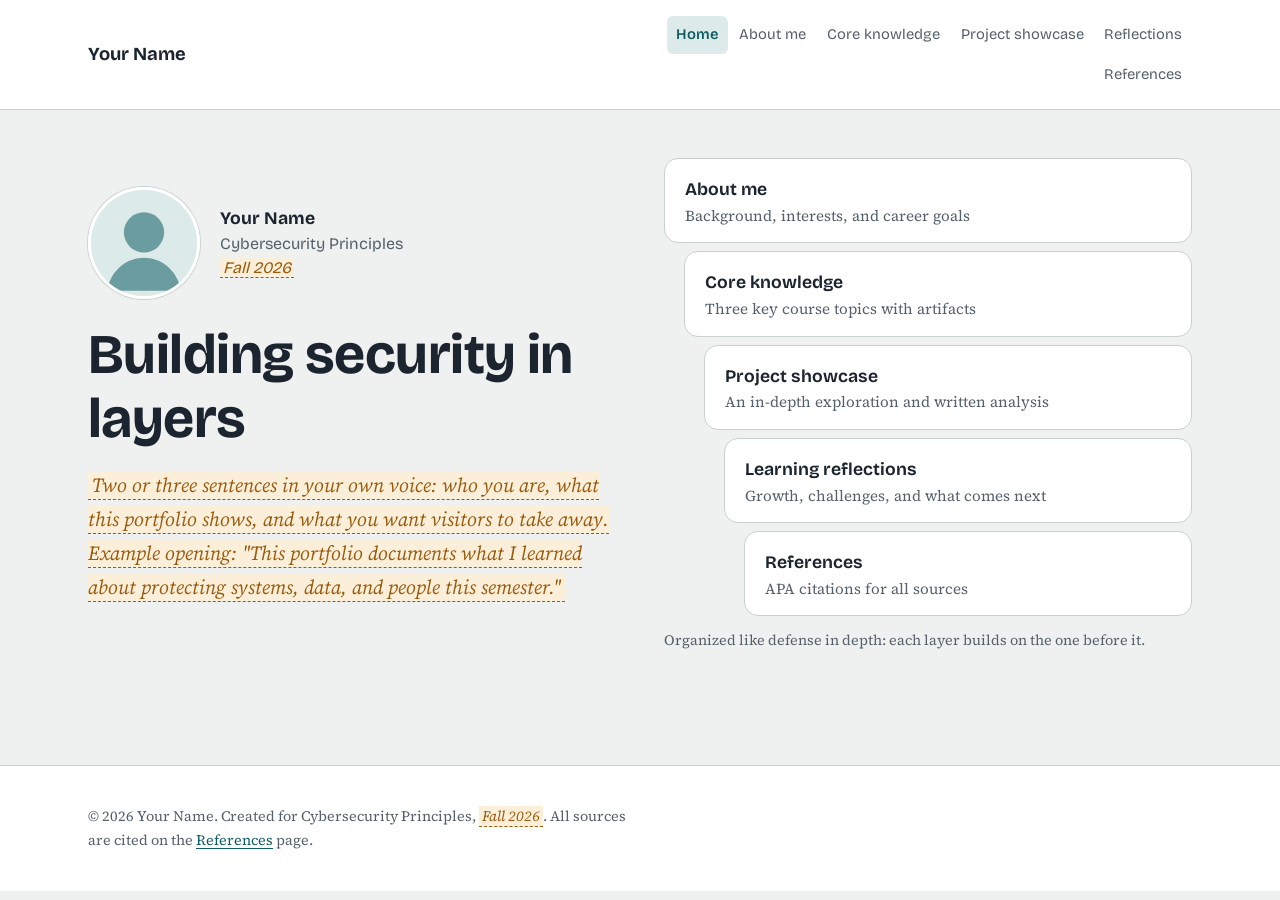
==== index.html @ ea599a7b "moved to site root" ====
<!DOCTYPE html>
<html lang="en">
<head>
  <meta charset="utf-8">
  <meta name="viewport" content="width=device-width, initial-scale=1">
  <title>Home | Your Name, Cybersecurity ePortfolio</title>
  <meta name="description" content="Cybersecurity Principles ePortfolio by Your Name.">
  <link rel="preconnect" href="https://fonts.googleapis.com">
  <link rel="preconnect" href="https://fonts.gstatic.com" crossorigin>
  <link href="https://fonts.googleapis.com/css2?family=Bricolage+Grotesque:opsz,wght@12..96,400;12..96,600;12..96,700&family=Source+Serif+4:ital,opsz,wght@0,8..60,400;0,8..60,600;1,8..60,400&display=swap" rel="stylesheet">
  <link rel="stylesheet" href="style.css">
</head>
<body>
  <a class="skip-link" href="#main">Skip to content</a>
  <header class="site-header">
    <div class="inner">
      <a class="site-name" href="index.html">Your Name</a>
      <nav class="site-nav" aria-label="Main">
        <ul>
        <li><a href="index.html" aria-current="page">Home</a></li>
        <li><a href="about.html">About me</a></li>
        <li><a href="knowledge.html">Core knowledge</a></li>
        <li><a href="project.html">Project showcase</a></li>
        <li><a href="reflections.html">Reflections</a></li>
        <li><a href="references.html">References</a></li>
        </ul>
      </nav>
    </div>
  </header>

  <main id="main">
    <section class="hero">
      <div>
        <div class="hero-id">
          <!-- Replace with your own photo: put it in /images and update src + alt -->
          <img class="headshot" src="images/headshot-placeholder.svg" alt="Portrait of Your Name" width="112" height="112">
          <p class="course-meta"><strong>Your Name</strong>Cybersecurity Principles<br><span class="fill">Fall 2026</span></p>
        </div>
        <h1>Building security in layers</h1>
        <p class="page-intro"><span class="fill">Two or three sentences in your own voice: who you are, what this portfolio shows, and what you want visitors to take away. Example opening: "This portfolio documents what I learned about protecting systems, data, and people this semester."</span></p>
      </div>

      <nav aria-label="Portfolio sections">
        <ul class="layers">
          <li><a href="about.html"><span class="layer-title">About me</span><span class="layer-desc">Background, interests, and career goals</span></a></li>
          <li><a href="knowledge.html"><span class="layer-title">Core knowledge</span><span class="layer-desc">Three key course topics with artifacts</span></a></li>
          <li><a href="project.html"><span class="layer-title">Project showcase</span><span class="layer-desc">An in-depth exploration and written analysis</span></a></li>
          <li><a href="reflections.html"><span class="layer-title">Learning reflections</span><span class="layer-desc">Growth, challenges, and what comes next</span></a></li>
          <li><a href="references.html"><span class="layer-title">References</span><span class="layer-desc">APA citations for all sources</span></a></li>
        </ul>
        <p class="layers-caption">Organized like defense in depth: each layer builds on the one before it.</p>
      </nav>
    </section>
  </main>

  <footer class="site-footer">
    <div class="inner">
      <p>&copy; 2026 Your Name. Created for Cybersecurity Principles, <span class="fill">Fall 2026</span>. All sources are cited on the <a href="references.html">References</a> page.</p>
    </div>
  </footer>
</body>
</html>
---- style.css ----
/* ===== ePortfolio styles ===== */
:root {
  --paper: #EEF1EF;
  --surface: #FFFFFF;
  --ink: #1C2430;
  --muted: #56606B;
  --line: #C9D1CE;
  --accent: #0F5C63;      /* deep teal */
  --accent-soft: #DCEBEA;
  --signal: #9A5B0F;      /* amber, for placeholders */
  --signal-soft: #FBEFD9;
  --radius-lg: 14px;
  --radius-sm: 6px;
  --measure: 68ch;
  --display: "Bricolage Grotesque", "Segoe UI", system-ui, sans-serif;
  --body: "Source Serif 4", Georgia, "Times New Roman", serif;
}
@media (prefers-color-scheme: dark) {
  :root {
    --paper: #141A20;
    --surface: #1C242C;
    --ink: #E6EAE8;
    --muted: #A3ADB5;
    --line: #34404A;
    --accent: #6CC3C9;
    --accent-soft: #1F3638;
    --signal: #E8B565;
    --signal-soft: #3A2D18;
  }
}

*, *::before, *::after { box-sizing: border-box; }
html { scroll-behavior: smooth; }
@media (prefers-reduced-motion: reduce) { html { scroll-behavior: auto; } }

body {
  margin: 0;
  background: var(--paper);
  color: var(--ink);
  font-family: var(--body);
  font-size: 1.125rem;
  line-height: 1.7;
}
img { max-width: 100%; height: auto; display: block; }
a { color: var(--accent); text-underline-offset: 3px; }
a:hover { text-decoration-thickness: 2px; }
:focus-visible { outline: 3px solid var(--accent); outline-offset: 3px; border-radius: 3px; }

.skip-link {
  position: absolute; left: 1rem; top: -3rem;
  background: var(--accent); color: var(--surface);
  padding: .5rem 1rem; border-radius: var(--radius-sm); z-index: 10;
}
.skip-link:focus { top: 1rem; }

h1, h2, h3 { font-family: var(--display); line-height: 1.15; letter-spacing: -0.01em; }
h1 { font-size: clamp(2.25rem, 5vw, 3.5rem); font-weight: 700; margin: 0 0 1rem; }
h2 { font-size: clamp(1.6rem, 3vw, 2.1rem); font-weight: 650; margin: 3rem 0 1rem; }
h3 { font-size: 1.3rem; font-weight: 600; margin: 2rem 0 .5rem; }
p, ul, ol { max-width: var(--measure); }

/* ----- Header & navigation ----- */
.site-header {
  background: var(--surface);
  border-bottom: 1px solid var(--line);
}
.site-header .inner {
  max-width: 72rem; margin: 0 auto; padding: 1rem 1.5rem;
  display: flex; flex-wrap: wrap; align-items: center; justify-content: space-between; gap: .75rem 2rem;
}
.site-name {
  font-family: var(--display); font-weight: 700; font-size: 1.15rem;
  color: var(--ink); text-decoration: none;
}
.site-nav ul {
  list-style: none; margin: 0; padding: 0;
  display: flex; flex-wrap: wrap; gap: .1rem; justify-content: flex-end;
}
.site-nav a {
  display: block; padding: .4rem .6rem; border-radius: var(--radius-sm);
  font-family: var(--display); font-size: .92rem; color: var(--muted); text-decoration: none; white-space: nowrap;
}
.site-nav a:hover { color: var(--ink); background: var(--paper); }
.site-nav a[aria-current="page"] { color: var(--accent); background: var(--accent-soft); font-weight: 600; }

/* ----- Layout ----- */
main { max-width: 72rem; margin: 0 auto; padding: 3rem 1.5rem 5rem; }
.page-intro { font-size: 1.25rem; color: var(--muted); margin-top: 0; }

/* ----- Home hero ----- */
.hero {
  display: grid; grid-template-columns: minmax(0, 1fr) minmax(0, 1fr);
  gap: 3rem; align-items: center; margin-bottom: 2rem;
}
.hero-id { display: flex; gap: 1.25rem; align-items: center; margin-bottom: 1.5rem; }
.headshot {
  width: 112px; height: 112px; border-radius: 50%; object-fit: cover;
  border: 3px solid var(--surface); box-shadow: 0 0 0 1px var(--line);
}
.course-meta { margin: 0; font-family: var(--display); color: var(--muted); font-size: 1rem; line-height: 1.5; }
.course-meta strong { color: var(--ink); display: block; font-size: 1.1rem; }

/* Defense-in-depth navigation: nested layers */
.layers { list-style: none; margin: 0; padding: 0; max-width: none; }
.layers li { margin: 0; }
.layers a {
  display: block; text-decoration: none; color: var(--ink);
  background: var(--surface); border: 1px solid var(--line);
  border-radius: var(--radius-lg); padding: 1rem 1.25rem;
  transition: border-color .15s, background .15s;
}
.layers a:hover, .layers a:focus-visible { border-color: var(--accent); background: var(--accent-soft); }
.layers .layer-title { font-family: var(--display); font-weight: 650; font-size: 1.1rem; display: block; }
.layers .layer-desc { font-size: .95rem; color: var(--muted); line-height: 1.4; display: block; }
.layers li + li { margin-top: .5rem; }
.layers li:nth-child(2) { margin-left: 1.25rem; }
.layers li:nth-child(3) { margin-left: 2.5rem; }
.layers li:nth-child(4) { margin-left: 3.75rem; }
.layers li:nth-child(5) { margin-left: 5rem; }
.layers-caption { font-size: .9rem; color: var(--muted); margin: .75rem 0 0; }

/* ----- Content blocks ----- */
.topic {
  background: var(--surface); border: 1px solid var(--line);
  border-radius: var(--radius-lg); padding: 1.75rem 2rem; margin: 2rem 0;
}
.topic h2 { margin-top: 0; }
.topic h3 { color: var(--accent); }
.artifact {
  border-left: 4px solid var(--accent); background: var(--paper);
  padding: 1rem 1.25rem; border-radius: 0 var(--radius-sm) var(--radius-sm) 0; margin: 1rem 0;
}
.artifact figcaption { font-size: .95rem; color: var(--muted); margin-top: .5rem; }
pre {
  background: var(--ink); color: var(--paper); padding: 1rem 1.25rem;
  border-radius: var(--radius-sm); overflow-x: auto; font-size: .9rem; line-height: 1.5;
}
code { font-family: "JetBrains Mono", Consolas, monospace; }

.two-col { display: grid; grid-template-columns: 1fr 1fr; gap: 1.5rem; }
.button {
  display: inline-block; font-family: var(--display); font-weight: 600;
  background: var(--accent); color: var(--surface); text-decoration: none;
  padding: .65rem 1.25rem; border-radius: var(--radius-sm);
}
.button:hover { filter: brightness(1.1); }

/* APA references: hanging indent */
.references { list-style: none; padding: 0; }
.references li { padding-left: 2.5em; text-indent: -2.5em; margin-bottom: 1rem; }

/* Placeholder text you still need to replace.
   Delete the class="fill" spans as you write your own content. */
.fill {
  background: var(--signal-soft); color: var(--signal);
  border-bottom: 1px dashed var(--signal); padding: 0 .2em; font-style: italic;
}

/* ----- Footer ----- */
.site-footer {
  border-top: 1px solid var(--line); background: var(--surface);
  font-size: .9rem; color: var(--muted);
}
.site-footer .inner { max-width: 72rem; margin: 0 auto; padding: 1.5rem; }

/* ----- Mobile ----- */
@media (max-width: 760px) {
  .hero, .two-col { grid-template-columns: 1fr; gap: 2rem; }
  .layers li:nth-child(n) { margin-left: 0; }
  .topic { padding: 1.25rem; }
  main { padding-top: 2rem; }
}
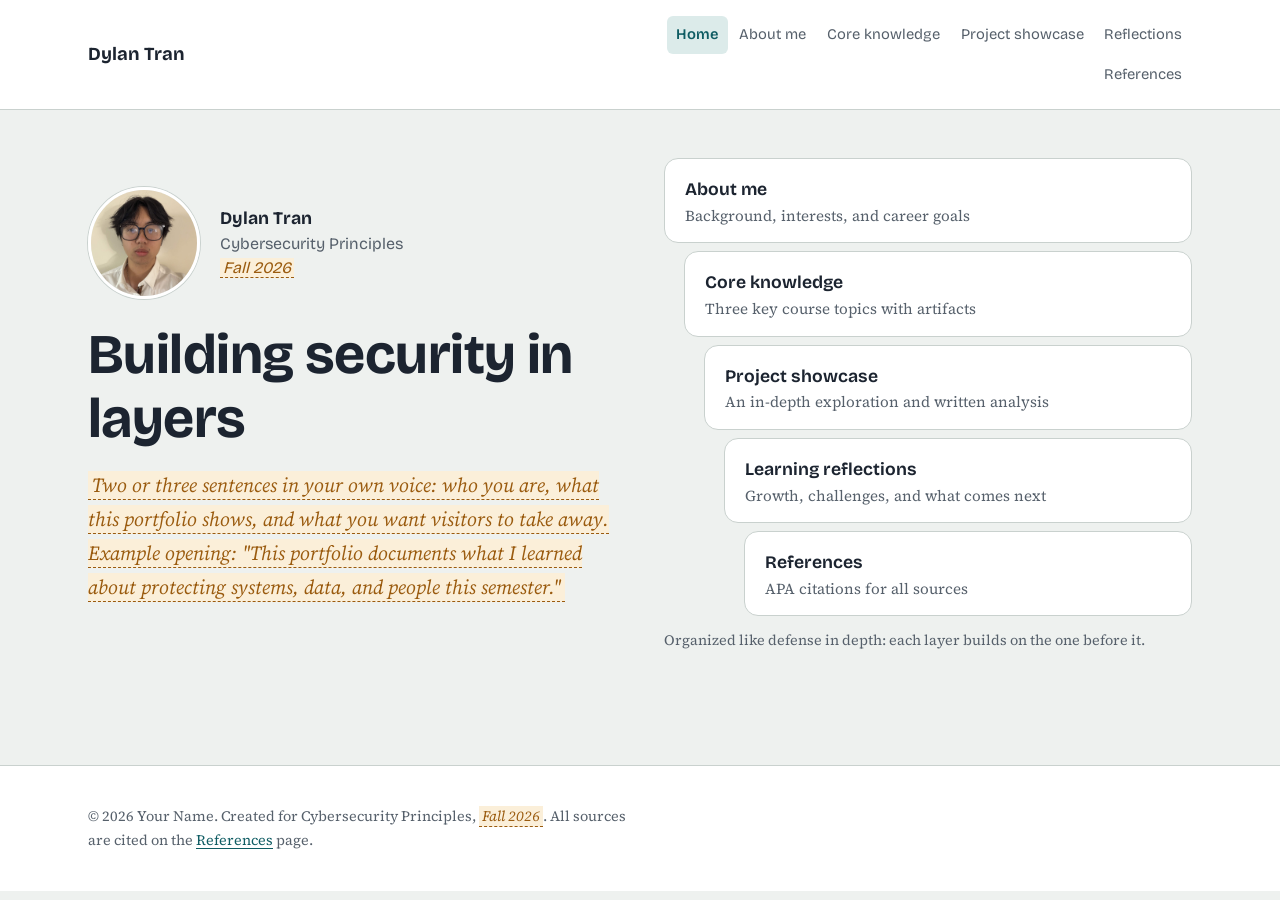
==== commit 1e431384: "pfp" ====
--- a/index.html
+++ b/index.html
@@ -3,7 +3,7 @@
 <head>
   <meta charset="utf-8">
   <meta name="viewport" content="width=device-width, initial-scale=1">
-  <title>Home | Your Name, Cybersecurity ePortfolio</title>
+  <title>Home | Dylan Tran, Cybersecurity ePortfolio</title>
   <meta name="description" content="Cybersecurity Principles ePortfolio by Your Name.">
   <link rel="preconnect" href="https://fonts.googleapis.com">
   <link rel="preconnect" href="https://fonts.gstatic.com" crossorigin>
@@ -14,7 +14,7 @@
   <a class="skip-link" href="#main">Skip to content</a>
   <header class="site-header">
     <div class="inner">
-      <a class="site-name" href="index.html">Your Name</a>
+      <a class="site-name" href="index.html">Dylan Tran</a>
       <nav class="site-nav" aria-label="Main">
         <ul>
         <li><a href="index.html" aria-current="page">Home</a></li>
@@ -33,8 +33,8 @@
       <div>
         <div class="hero-id">
           <!-- Replace with your own photo: put it in /images and update src + alt -->
-          <img class="headshot" src="images/headshot-placeholder.svg" alt="Portrait of Your Name" width="112" height="112">
-          <p class="course-meta"><strong>Your Name</strong>Cybersecurity Principles<br><span class="fill">Fall 2026</span></p>
+          <img class="headshot" src="images/eport image.jpg" alt="Portrait of Your Name" width="112" height="112">
+          <p class="course-meta"><strong>Dylan Tran</strong>Cybersecurity Principles<br><span class="fill">Fall 2026</span></p>
         </div>
         <h1>Building security in layers</h1>
         <p class="page-intro"><span class="fill">Two or three sentences in your own voice: who you are, what this portfolio shows, and what you want visitors to take away. Example opening: "This portfolio documents what I learned about protecting systems, data, and people this semester."</span></p>
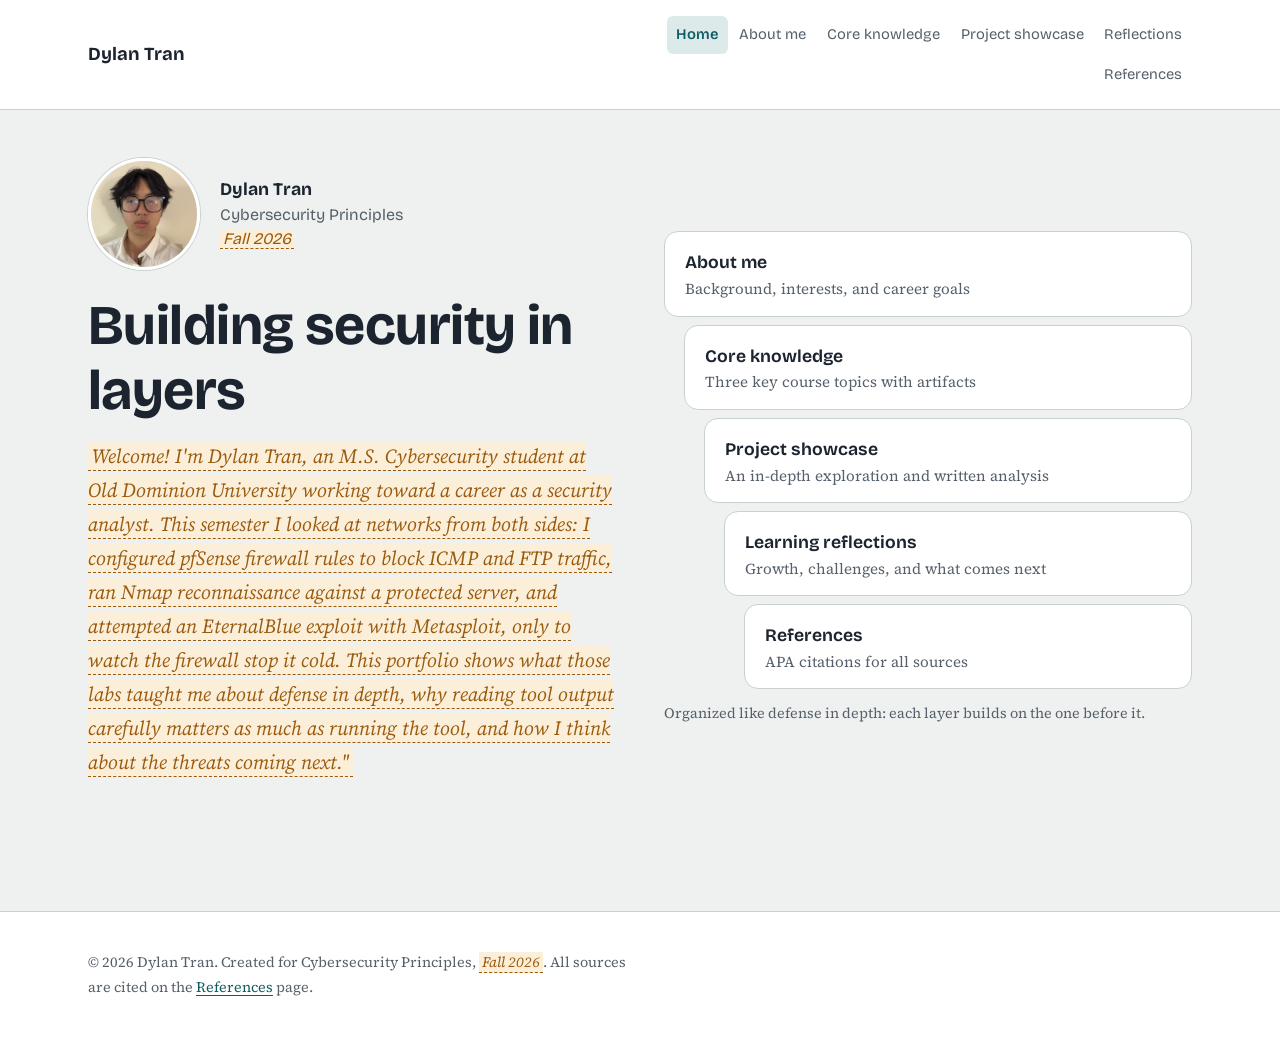
==== commit 79be83de: "front page blurb" ====
--- a/index.html
+++ b/index.html
@@ -33,11 +33,11 @@
       <div>
         <div class="hero-id">
           <!-- Replace with your own photo: put it in /images and update src + alt -->
-          <img class="headshot" src="images/eport image.jpg" alt="Portrait of Your Name" width="112" height="112">
+          <img class="headshot" src="images/headshot.jpg" alt="Portrait of Your Name" width="112" height="112">
           <p class="course-meta"><strong>Dylan Tran</strong>Cybersecurity Principles<br><span class="fill">Fall 2026</span></p>
         </div>
         <h1>Building security in layers</h1>
-        <p class="page-intro"><span class="fill">Two or three sentences in your own voice: who you are, what this portfolio shows, and what you want visitors to take away. Example opening: "This portfolio documents what I learned about protecting systems, data, and people this semester."</span></p>
+        <p class="page-intro"><span class="fill">Welcome! I'm Dylan Tran, an M.S. Cybersecurity student at Old Dominion University working toward a career as a security analyst. This semester I looked at networks from both sides: I configured pfSense firewall rules to block ICMP and FTP traffic, ran Nmap reconnaissance against a protected server, and attempted an EternalBlue exploit with Metasploit, only to watch the firewall stop it cold. This portfolio shows what those labs taught me about defense in depth, why reading tool output carefully matters as much as running the tool, and how I think about the threats coming next."</span></p>
       </div>
 
       <nav aria-label="Portfolio sections">
@@ -55,7 +55,7 @@
 
   <footer class="site-footer">
     <div class="inner">
-      <p>&copy; 2026 Your Name. Created for Cybersecurity Principles, <span class="fill">Fall 2026</span>. All sources are cited on the <a href="references.html">References</a> page.</p>
+      <p>&copy; 2026 Dylan Tran. Created for Cybersecurity Principles, <span class="fill">Fall 2026</span>. All sources are cited on the <a href="references.html">References</a> page.</p>
     </div>
   </footer>
 </body>
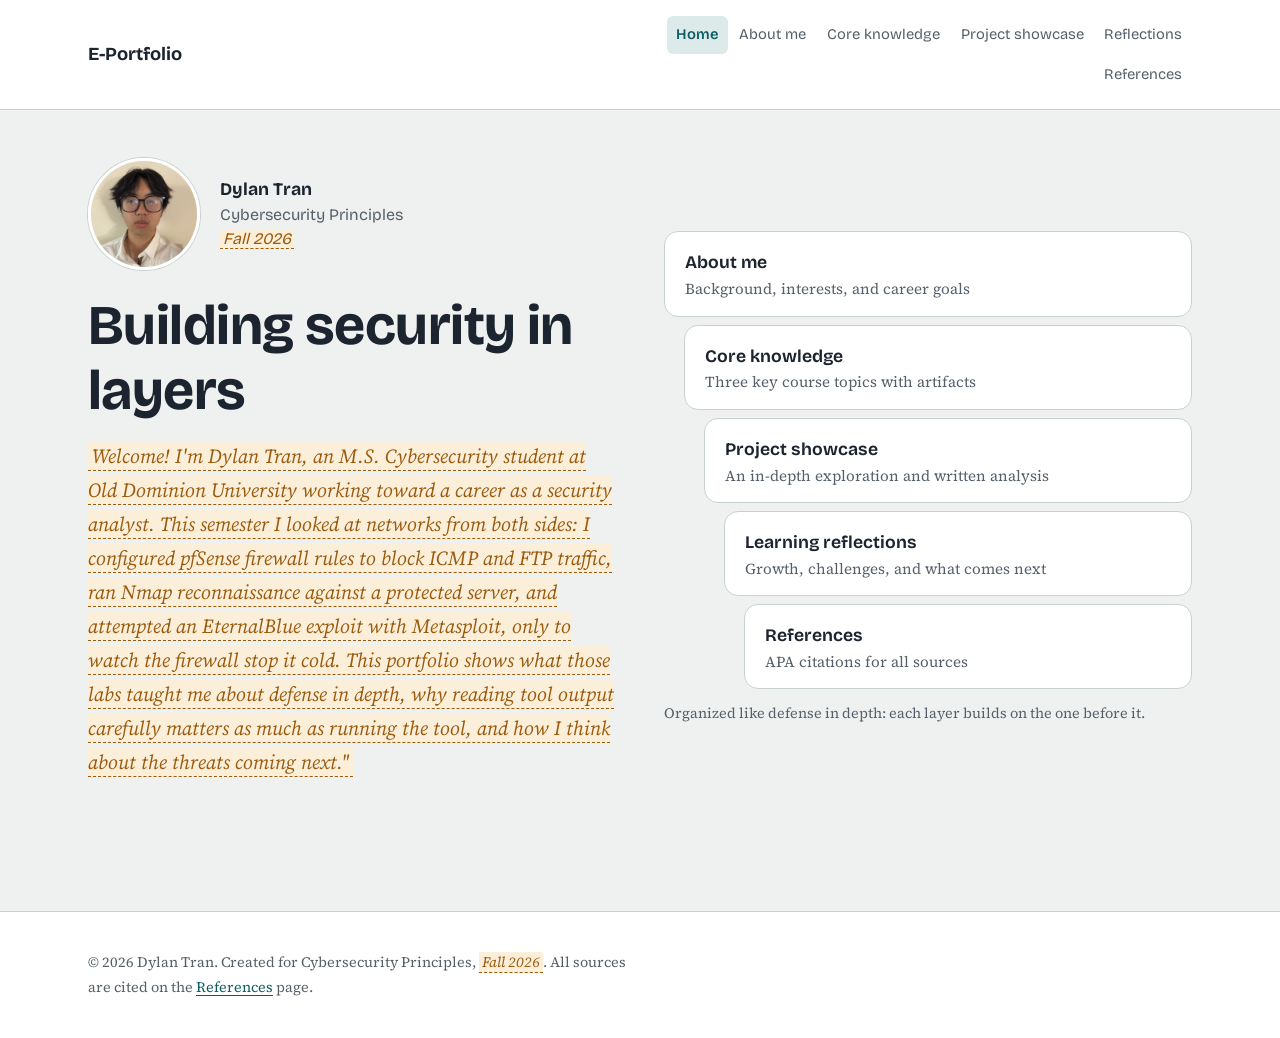
==== commit 76ff3138: "top" ====
--- a/index.html
+++ b/index.html
@@ -4,7 +4,7 @@
   <meta charset="utf-8">
   <meta name="viewport" content="width=device-width, initial-scale=1">
   <title>Home | Dylan Tran, Cybersecurity ePortfolio</title>
-  <meta name="description" content="Cybersecurity Principles ePortfolio by Your Name.">
+  <meta name="description" content="Cybersecurity Principles ePortfolio by Dylan Tran.">
   <link rel="preconnect" href="https://fonts.googleapis.com">
   <link rel="preconnect" href="https://fonts.gstatic.com" crossorigin>
   <link href="https://fonts.googleapis.com/css2?family=Bricolage+Grotesque:opsz,wght@12..96,400;12..96,600;12..96,700&family=Source+Serif+4:ital,opsz,wght@0,8..60,400;0,8..60,600;1,8..60,400&display=swap" rel="stylesheet">
@@ -14,7 +14,7 @@
   <a class="skip-link" href="#main">Skip to content</a>
   <header class="site-header">
     <div class="inner">
-      <a class="site-name" href="index.html">Dylan Tran</a>
+      <a class="site-name" href="index.html">E-Portfolio</a>
       <nav class="site-nav" aria-label="Main">
         <ul>
         <li><a href="index.html" aria-current="page">Home</a></li>
@@ -33,7 +33,7 @@
       <div>
         <div class="hero-id">
           <!-- Replace with your own photo: put it in /images and update src + alt -->
-          <img class="headshot" src="images/headshot.jpg" alt="Portrait of Your Name" width="112" height="112">
+          <img class="headshot" src="images/headshot.jpg" alt="Portrait of Dylan Tran" width="112" height="112">
           <p class="course-meta"><strong>Dylan Tran</strong>Cybersecurity Principles<br><span class="fill">Fall 2026</span></p>
         </div>
         <h1>Building security in layers</h1>
